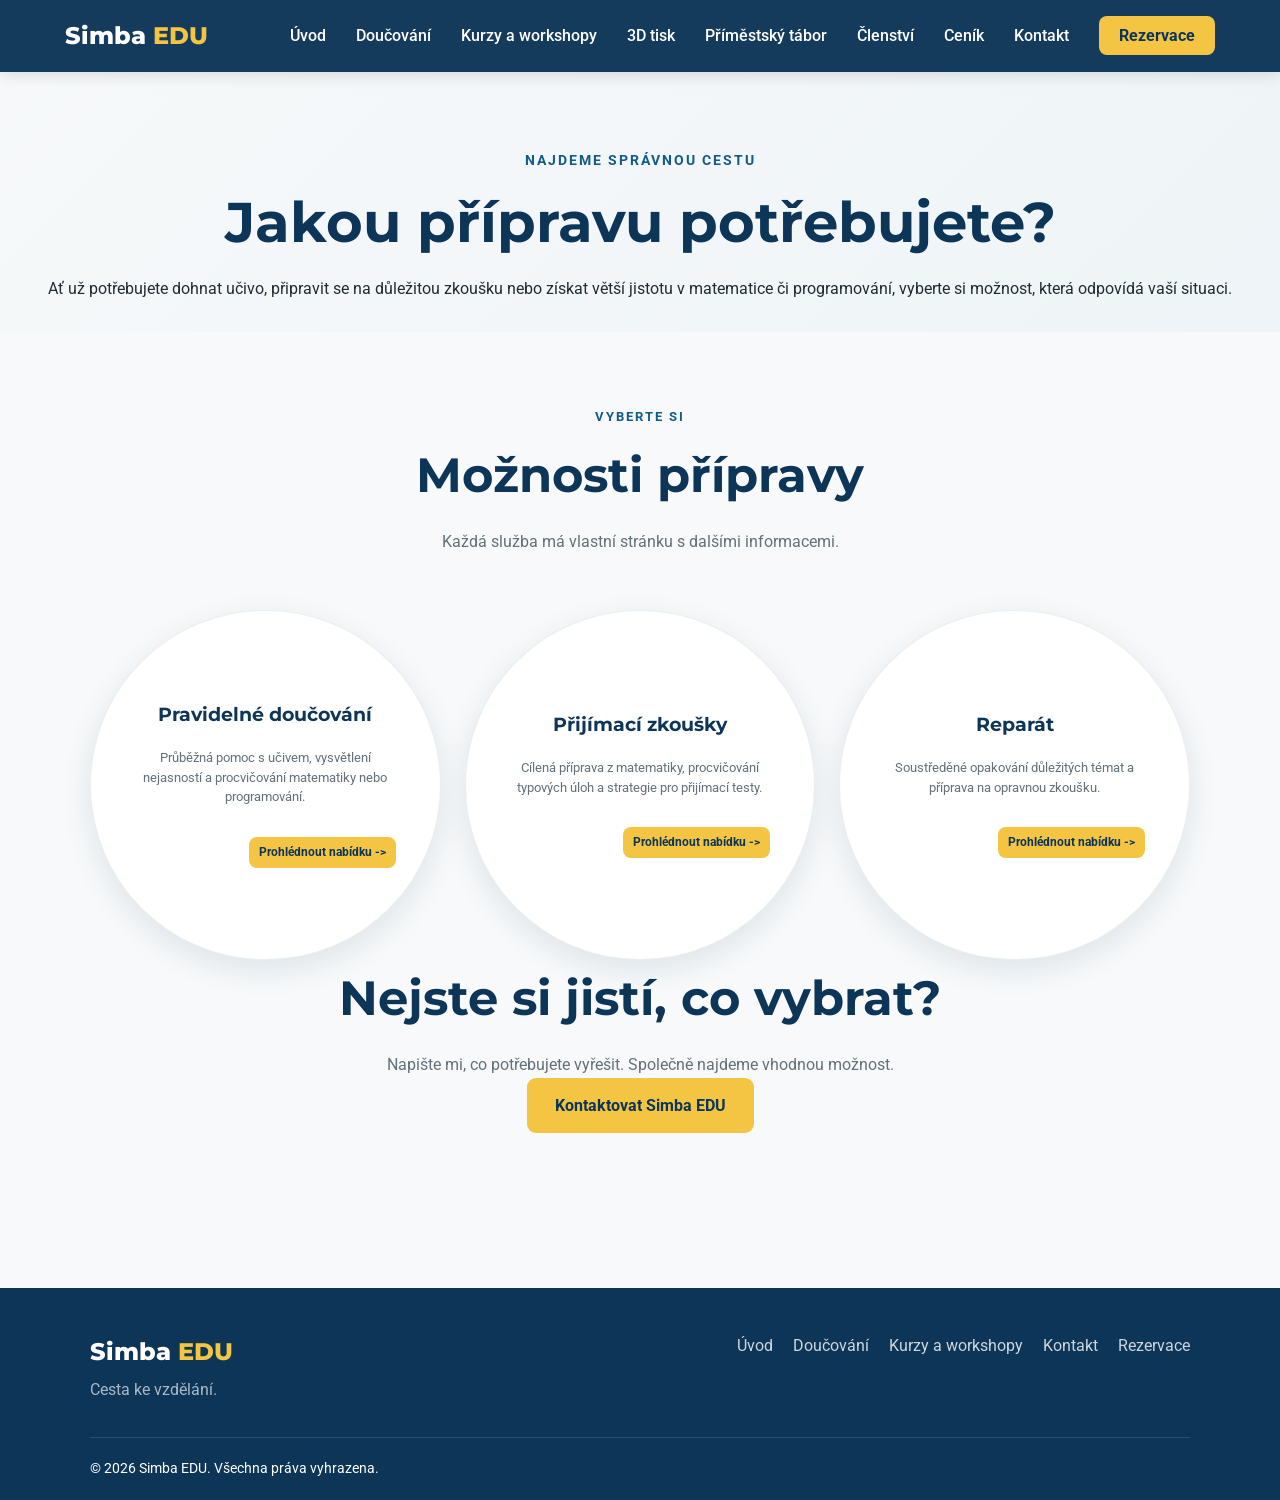
==== priprava.html @ 5ef5613c "Add files via upload Aktualizace webu Simba EDU" ====
<!DOCTYPE html>
<html lang="cs">
<head>
    <meta charset="UTF-8">
    <meta name="viewport" content="width=device-width, initial-scale=1.0">
    <meta name="description" content="Vyberte si přípravu na přijímací zkoušky, pravidelné doučování nebo reparát se Simba EDU.">
    <title>Možnosti přípravy | Simba EDU</title>

    <link rel="stylesheet" href="style.css">
    <link rel="preconnect" href="https://fonts.googleapis.com">
    <link rel="preconnect" href="https://fonts.gstatic.com" crossorigin>
    <link href="https://fonts.googleapis.com/css2?family=Montserrat:wght@600;700;800&family=Roboto:wght@400;500;700&display=swap" rel="stylesheet">
</head>

<body>

<nav class="navbar" id="navbar">
    <div class="nav-container">
        <a href="index.html#hero" class="logo">Simba <span>EDU</span></a>

        <button class="menu-toggle" aria-label="Otevřít menu" aria-expanded="false">☰</button>

        <ul class="nav-menu">
            <li><a href="index.html#hero">Úvod</a></li>
            <li><a href="index.html#doucovani">Doučování</a></li>
            <li><a href="index.html#kurzy">Kurzy a workshopy</a></li>
            <li><a href="3d-tisk.html">3D tisk</a></li>
            <li><a href="primestsky-tabor.html">Příměstský tábor</a></li>
            <li><a href="clenstvi.html">Členství</a></li>
            <li><a href="index.html#cenik">Ceník</a></li>
            <li><a href="kontakt.html">Kontakt</a></li>
            <li><a href="index.html#rezervace" class="nav-button">Rezervace</a></li>
        </ul>
    </div>
</nav>

<header class="page-hero">
    <div class="page-hero-content">
        <span class="section-label">NAJDEME SPRÁVNOU CESTU</span>
        <h1>Jakou přípravu potřebujete?</h1>
        <p>
            Ať už potřebujete dohnat učivo, připravit se na důležitou zkoušku
            nebo získat větší jistotu v matematice či programování,
            vyberte si možnost, která odpovídá vaší situaci.
        </p>
    </div>
</header>

<section class="section">
    <div class="section-heading">
        <span class="section-label">VYBERTE SI</span>
        <h2>Možnosti přípravy</h2>
        <p>Každá služba má vlastní stránku s dalšími informacemi.</p>
    </div>

    <div class="prep-cards">

        <article class="prep-card">
            <div class="prep-card-icon" aria-hidden="true">01</div>
            <h3>Pravidelné doučování</h3>
            <p>
                Průběžná pomoc s učivem, vysvětlení nejasností
                a procvičování matematiky nebo programování.
            </p>
            <a href="klasicke-doucovani.html" class="card-link">
                Prohlédnout nabídku ->
            </a>
        </article>

        <article class="prep-card">
            <div class="prep-card-icon" aria-hidden="true">02</div>
            <h3>Přijímací zkoušky</h3>
            <p>
                Cílená příprava z matematiky, procvičování typových úloh
                a strategie pro přijímací testy.
            </p>
            <a href="prijimaci-zkousky.html" class="card-link">
                Prohlédnout nabídku ->
            </a>
        </article>

        <article class="prep-card">
            <div class="prep-card-icon" aria-hidden="true">03</div>
            <h3>Reparát</h3>
            <p>
                Soustředěné opakování důležitých témat a příprava
                na opravnou zkoušku.
            </p>
            <a href="reparat.html" class="card-link">
                Prohlédnout nabídku ->
            </a>
        </article>

    </div>

    <div class="section-heading">
        <h2>Nejste si jistí, co vybrat?</h2>
        <p>Napište mi, co potřebujete vyřešit. Společně najdeme vhodnou možnost.</p>
        <a href="kontakt.html" class="btn btn-primary">Kontaktovat Simba EDU</a>
    </div>
</section>

<footer class="footer">
    <div class="footer-container">
        <div>
            <div class="footer-logo">Simba <span>EDU</span></div>
            <p>Cesta ke vzdělání.</p>
        </div>

        <div class="footer-links">
            <a href="index.html#hero">Úvod</a>
            <a href="index.html#doucovani">Doučování</a>
            <a href="index.html#kurzy">Kurzy a workshopy</a>
            <a href="kontakt.html">Kontakt</a>
            <a href="index.html#rezervace">Rezervace</a>
        </div>
    </div>

    <div class="footer-bottom">
        <p>© 2026 Simba EDU. Všechna práva vyhrazena.</p>
    </div>
</footer>

<script src="script.js"></script>
</body>
</html>
---- style.css ----
/* =========================================
   ZÁKLAD
========================================= */

* {
    box-sizing: border-box;
    margin: 0;
    padding: 0;
}

:root {
    --blue-dark: #0d3557;
    --blue: #125b8a;
    --blue-light: #eaf4f8;

    --yellow: #f4c542;
    --yellow-light: #fff3c4;

    --green: #6bb59a;

    --white: #ffffff;
    --background: #f7f9fa;
    --text: #202b33;
    --text-light: #63717a;

    --shadow: 0 10px 30px rgba(13, 53, 87, 0.10);

    --radius: 16px;
}

html {
    scroll-behavior: smooth;
    scroll-padding-top: 80px;
}

body {
    font-family: "Roboto", sans-serif;
    line-height: 1.6;
    color: var(--text);
    background: var(--background);
}

h1,
h2,
h3 {
    font-family: "Montserrat", sans-serif;
}

a {
    text-decoration: none;
    color: inherit;
}

button,
input,
textarea,
select {
    font-family: inherit;
}

/* =========================================
   NAVIGACE
========================================= */

.navbar {
    position: fixed;
    top: 0;
    left: 0;
    width: 100%;

    background: rgba(13, 53, 87, 0.97);

    z-index: 1000;

    box-shadow: 0 3px 15px rgba(0, 0, 0, 0.12);
}

.nav-container {
    max-width: 1200px;
    margin: auto;

    min-height: 72px;

    padding: 0 25px;

    display: flex;
    align-items: center;
    justify-content: space-between;
}

.logo {
    font-family: "Montserrat", sans-serif;
    font-size: 1.5rem;
    font-weight: 800;
    color: white;
}

.logo span {
    color: var(--yellow);
}

.nav-menu {
    list-style: none;

    display: flex;
    align-items: center;
    gap: 30px;
}

.nav-menu a {
    color: #ffffff;
    font-weight: 500;

    transition: color 0.3s ease;
}

.nav-menu a:hover {
    color: var(--yellow);
}

.nav-button {
    background: var(--yellow);
    color: var(--blue-dark) !important;

    padding: 10px 20px;

    border-radius: 8px;

    font-weight: 700 !important;
}

.nav-button:hover {
    background: #ffd65e;
}

.menu-toggle {
    display: none;

    border: none;
    background: none;

    color: white;
    font-size: 1.8rem;

    cursor: pointer;
}

/* =========================================
   HERO
========================================= */


.hero {
    min-height: 90vh;
    position: relative;
    display: flex;
    align-items: center;
    justify-content: center;
    text-align: center;
    color: white;
    overflow: hidden;

    background:
    linear-gradient(
        rgba(35, 57, 76, 0.48),
        rgba(55, 78, 96, 0.52)
    ),
    url("simbaedu.png") center / cover no-repeat;
}


.hero-overlay {
    position: absolute;
    inset: 0;

    background:
        linear-gradient(
            rgba(13, 53, 87, 0.82),
            rgba(13, 53, 87, 0.68)
        );
}

.hero-content {
    position: relative;
    z-index: 1;

    max-width: 850px;

    padding: 120px 20px 70px;
}

.hero-label {
    display: inline-block;

    margin-bottom: 20px;

    font-size: 0.85rem;
    font-weight: 700;

    letter-spacing: 2px;

    color: var(--yellow);
}

.hero h1 {
    font-size: clamp(3rem, 8vw, 6rem);

    line-height: 1;

    margin-bottom: 20px;
}

.hero h1 span {
    color: var(--yellow);
}

.hero-subtitle {
    font-family: "Montserrat", sans-serif;

    font-size: clamp(1.4rem, 3vw, 2rem);

    font-weight: 600;

    margin-bottom: 20px;
}

.hero-text {
    max-width: 650px;
    margin: auto;

    font-size: 1.1rem;

    color: rgba(255, 255, 255, 0.88);
}

.hero-buttons {
    margin-top: 35px;

    display: flex;
    justify-content: center;
    gap: 15px;

    flex-wrap: wrap;
}

/* =========================================
   TLAČÍTKA
========================================= */

.btn {
    display: inline-block;

    padding: 13px 26px;

    border-radius: 9px;

    font-weight: 700;

    border: 2px solid transparent;

    cursor: pointer;

    transition:
        transform 0.25s ease,
        background 0.25s ease;
}

.btn:hover {
    transform: translateY(-2px);
}

.btn-primary {
    background: var(--yellow);
    color: var(--blue-dark);
}

.btn-primary:hover {
    background: #ffd65e;
}

.btn-secondary {
    background: transparent;

    border-color: white;

    color: white;
}

.btn-secondary:hover {
    background: white;
    color: var(--blue-dark);
}

/* =========================================
   SEKCE
========================================= */

.section {
    padding: 100px 20px;
}

.section-light {
    background: white;
}

.section-heading {
    max-width: 720px;

    margin: 0 auto 55px;

    text-align: center;
}

.section-label {
    display: block;

    margin-bottom: 10px;

    font-size: 0.8rem;
    font-weight: 700;

    letter-spacing: 2px;

    color: var(--blue);
}

.section-heading h2 {
    font-size: clamp(2rem, 4vw, 3rem);

    color: var(--blue-dark);

    margin-bottom: 15px;
}

.section-heading p {
    color: var(--text-light);
}

/* =========================================
   KARTY
========================================= */

.cards {
    max-width: 1100px;

    margin: auto;

    display: grid;

    grid-template-columns:
        repeat(2, 1fr);

    gap: 30px;
}

.card {
    background: white;

    padding: 35px 30px;

    border-radius: var(--radius);

    box-shadow: var(--shadow);

    transition:
        transform 0.3s ease,
        box-shadow 0.3s ease;
}

.card:hover {
    transform: translateY(-7px);

    box-shadow:
        0 18px 40px rgba(13, 53, 87, 0.15);
}

.card-icon {
    width: 60px;
    height: 60px;

    display: flex;
    align-items: center;
    justify-content: center;

    margin-bottom: 20px;

    border-radius: 14px;

    background: var(--yellow-light);

    color: var(--blue-dark);

    font-family: "Montserrat", sans-serif;
    font-size: 1.5rem;
    font-weight: 800;
}

.card h3 {
    font-size: 1.35rem;

    color: var(--blue-dark);

    margin-bottom: 12px;
}

.card p {
    color: var(--text-light);

    margin-bottom: 20px;
}

.card-list {
    list-style: none;

    margin-bottom: 25px;
}

.card-list li {
    padding: 5px 0;

    color: var(--text);
}

.card-list li::before {
    content: "•";

    color: var(--green);

    font-weight: 700;

    margin-right: 8px;
}

.card-link {
    display: inline-block;
    margin-left: auto;
    padding: 10px 18px;
    border-radius: 8px;
    background: var(--yellow);
    color: var(--blue-dark);
    font-weight: 700;
    transition: 
        transform 0.25s ease,
        background 0.25s ease;
}

.card-link:hover {
    background: #ffd65e;
    color: var(--blue-dark);
    transform: translateY(-2px);
}

/* =========================================
   KURZY
========================================= */

.feature-grid {
    max-width: 1000px;

    margin: auto;

    display: grid;

    grid-template-columns:
        repeat(3, 1fr);

    gap: 25px;
}

.feature {
    padding: 30px;

    border-left: 4px solid var(--yellow);

    background: var(--background);
}

.feature-number {
    color: var(--yellow);

    font-family: "Montserrat", sans-serif;

    font-size: 1.4rem;
    font-weight: 800;

    margin-bottom: 20px;
}

.feature h3 {
    color: var(--blue-dark);

    margin-bottom: 10px;
}

.feature p {
    color: var(--text-light);
}

/* =========================================
   TECHNOLOGIE
========================================= */

.technology {
    padding: 110px 20px;

    background:
        linear-gradient(
            135deg,
            var(--blue-dark),
            var(--blue)
        );

    color: white;
}

.technology-content {
    max-width: 900px;

    margin: auto;

    text-align: center;
}

.technology .section-label {
    color: var(--yellow);
}

.technology h2 {
    font-size: clamp(2rem, 5vw, 3.5rem);

    margin-bottom: 20px;
}

.technology p {
    max-width: 700px;

    margin: auto;

    color: rgba(255, 255, 255, 0.85);

    font-size: 1.1rem;
}

.technology-items {
    margin-top: 35px;

    display: flex;
    justify-content: center;

    gap: 12px;

    flex-wrap: wrap;
}

.technology-items span {
    padding: 9px 18px;

    border: 1px solid rgba(255,255,255,0.25);

    border-radius: 30px;

    background: rgba(255,255,255,0.08);
}

/* =========================================
   TÁBORY
========================================= */

.camp-box {
    max-width: 950px;

    min-height: 350px;

    margin: auto;

    border-radius: var(--radius);

    display: flex;
    align-items: center;
    justify-content: center;

    text-align: center;

    background:
        linear-gradient(
            rgba(13, 53, 87, 0.78),
            rgba(13, 53, 87, 0.78)
        ),
        url("simbaedu.jpg")
        center / cover;
}

.camp-content {
    max-width: 600px;

    padding: 50px 25px;

    color: white;
}

.coming-soon {
    display: inline-block;

    margin-bottom: 15px;

    padding: 6px 12px;

    border-radius: 20px;

    background: var(--yellow);

    color: var(--blue-dark);

    font-size: 0.75rem;
    font-weight: 800;
}

.camp-content h3 {
    font-size: 2rem;

    margin-bottom: 15px;
}

.camp-content p {
    margin-bottom: 25px;

    color: rgba(255,255,255,0.85);
}

/* =========================================
   O MNĚ / ÚVODNÍ PŘEDSTAVENÍ
========================================= */

.about {
    padding: 100px 20px;
    scroll-margin-top: 80px;
}

.about-container {
    max-width: 1100px;
    margin: 0 auto;
}

.about-heading {
    max-width: 760px;
    margin: 0 auto 38px;
    text-align: center;
}

.about-heading h2 {
    color: var(--blue-dark);
    font-size: clamp(2rem, 4vw, 3rem);
    line-height: 1.2;
    margin-bottom: 14px;
}

.about-intro {
    color: var(--text-light);
    font-size: 1.08rem;
}

.about-gallery {
    display: grid;
    grid-template-columns: repeat(4, minmax(0, 1fr));
    gap: 16px;
    margin: 0 auto 48px;
}

.about-gallery img {
    display: block;
    width: 100%;
    aspect-ratio: 4 / 5;
    object-fit: cover;
    border-radius: 14px;
    background: var(--blue-light);
    box-shadow: var(--shadow);
}

.about-content {
    max-width: 820px;
    margin: 0 auto;
}

.about-content p {
    color: var(--text-light);
    margin-bottom: 18px;
    font-size: 1.03rem;
}

.about-content h3 {
    color: var(--blue-dark);
    font-size: clamp(1.4rem, 3vw, 1.8rem);
    margin: 38px 0 18px;
}

.about-quote {
    margin: 32px 0 18px;
    padding: 24px 28px;
    border-left: 5px solid var(--yellow);
    border-radius: 0 12px 12px 0;
    background: var(--blue-light);
    color: var(--blue-dark);
    font-family: "Montserrat", sans-serif;
    font-weight: 700;
    font-size: 1.12rem;
    line-height: 1.7;
}

.about-content .about-closing {
    color: var(--blue-dark);
    font-weight: 700;
}

.text-link {
    display: inline-block;
    margin-top: 10px;
    color: var(--blue);
    font-weight: 700;
}

.text-link:hover {
    color: var(--blue-dark);
    text-decoration: underline;
}

/* =========================================
   CENÍK
========================================= */

.price-cards {
    max-width: 1050px;

    margin: auto;

    display: grid;

    grid-template-columns:
        repeat(3, 1fr);

    gap: 25px;
}

.price-card {
    position: relative;

    padding: 35px 30px;

    background: white;

    border-radius: var(--radius);

    box-shadow: var(--shadow);

    text-align: center;
}

.price-card h3 {
    color: var(--blue-dark);

    margin-bottom: 20px;
}

.price {
    margin-bottom: 15px;

    color: var(--blue);

    font-family: "Montserrat", sans-serif;

    font-size: 2rem;
    font-weight: 800;
}

.price span {
    font-family: "Roboto", sans-serif;

    font-size: 0.9rem;

    font-weight: 400;

    color: var(--text-light);
}

.price-card p {
    color: var(--text-light);

    margin-bottom: 25px;
}



.popular {
    position: absolute;

    top: -14px;
    left: 50%;

    transform: translateX(-50%);

    padding: 5px 15px;

    background: var(--yellow);

    border-radius: 20px;

    color: var(--blue-dark);

    font-size: 0.7rem;
    font-weight: 800;
}

/* =========================================
   FORMULÁŘ
========================================= */

.contact-form {
    max-width: 700px;

    margin: auto;

    padding: 40px;

    background: white;

    border-radius: var(--radius);

    box-shadow: var(--shadow);
}

.form-row {
    display: grid;

    grid-template-columns:
        1fr 1fr;

    gap: 20px;
}

.form-group {
    margin-bottom: 20px;
}

.form-group label {
    display: block;

    margin-bottom: 7px;

    font-weight: 700;

    color: var(--blue-dark);
}

input,
textarea,
select {
    width: 100%;

    padding: 13px 14px;

    border: 1px solid #d4dce1;

    border-radius: 8px;

    background: white;

    font-size: 1rem;

    color: var(--text);

    transition:
        border-color 0.2s,
        box-shadow 0.2s;
}

input:focus,
textarea:focus,
select:focus {
    outline: none;

    border-color: var(--blue);

    box-shadow:
        0 0 0 3px rgba(18, 91, 138, 0.1);
}

textarea {
    resize: vertical;
}

.form-button {
    width: 100%;

    border: none;

    font-size: 1rem;
}

#formMessage {
    margin-top: 15px;

    text-align: center;

    font-weight: 700;
}



/* =========================================
   PŘÍMÝ KONTAKT
========================================= */

.contact-options {
    max-width: 1000px;
    margin: 0 auto 35px;
    display: grid;
    grid-template-columns: repeat(4, minmax(0, 1fr));
    gap: 16px;
}

.contact-option {
    min-width: 0;
    display: flex;
    flex-direction: column;
    align-items: center;
    justify-content: center;
    gap: 7px;
    padding: 22px 14px;
    border: 1px solid #e1e8ec;
    border-radius: 14px;
    background: #ffffff;
    box-shadow: 0 6px 20px rgba(13, 53, 87, 0.06);
    text-align: center;
    transition: transform 0.2s ease, box-shadow 0.2s ease, border-color 0.2s ease;
}

.contact-option:hover,
.contact-option:focus-visible {
    transform: translateY(-3px);
    border-color: var(--yellow);
    box-shadow: var(--shadow);
}

.contact-option:focus-visible {
    outline: 3px solid rgba(18, 91, 138, 0.25);
    outline-offset: 3px;
}

.contact-option-icon {
    width: 42px;
    height: 42px;
    display: flex;
    align-items: center;
    justify-content: center;
    margin-bottom: 3px;
    border-radius: 50%;
    background: var(--yellow-light);
    color: var(--blue-dark);
    font-family: "Montserrat", sans-serif;
    font-size: 1.35rem;
    font-weight: 800;
}

.contact-option-label {
    color: var(--blue-dark);
    font-weight: 700;
}

.contact-option-value {
    color: var(--text-light);
    font-size: 0.9rem;
    overflow-wrap: anywhere;
}

@media (max-width: 900px) {
    .contact-options {
        grid-template-columns: repeat(2, minmax(0, 1fr));
        max-width: 700px;
    }
}

@media (max-width: 480px) {
    .contact-options {
        grid-template-columns: 1fr;
        gap: 12px;
    }

    .contact-option {
        padding: 16px 12px;
    }
}

/* =========================================
   FOOTER
========================================= */

.footer {
    background: var(--blue-dark);

    color: white;

    padding: 45px 20px 20px;
}

.footer-container {
    max-width: 1100px;

    margin: auto;

    display: flex;

    justify-content: space-between;

    gap: 30px;
}

.footer-logo {
    font-family: "Montserrat", sans-serif;

    font-size: 1.5rem;

    font-weight: 800;
}

.footer-logo span {
    color: var(--yellow);
}

.footer-container p {
    margin-top: 5px;

    color: rgba(255,255,255,0.65);
}

.footer-links {
    display: flex;

    flex-wrap: wrap;

    gap: 20px;
}

.footer-links a {
    color: rgba(255,255,255,0.8);
}

.footer-links a:hover {
    color: var(--yellow);
}

.footer-bottom {
    max-width: 1100px;

    margin: 35px auto 0;

    padding-top: 20px;

    border-top: 1px solid rgba(255,255,255,0.12);

    font-size: 0.85rem;
}

/* =========================================
   RESPONSIVITA
========================================= */

@media (max-width: 900px) {

    .nav-menu {
        gap: 15px;
    }

    .cards,
    .feature-grid,
    .price-cards {
        grid-template-columns: 1fr;
        max-width: 500px;
    }

    .about-gallery {
        grid-template-columns: repeat(2, minmax(0, 1fr));
        gap: 12px;
    }

    .about-heading .section-label {
        text-align: center;
    }
}

@media (max-width: 768px) {

    .nav-container {
        min-height: 65px;
    }

    .menu-toggle {
        display: block;
    }

    .nav-menu {
        position: absolute;

        top: 65px;
        left: 0;

        width: 100%;

        display: none;

        flex-direction: column;

        align-items: center;

        gap: 0;

        padding: 15px 0 25px;

        background: var(--blue-dark);
    }

    .nav-menu.show {
        display: flex;
    }

    .nav-menu li {
        width: 100%;

        text-align: center;
    }

    .nav-menu a {
        display: block;

        padding: 12px;
    }

    .nav-button {
        display: inline-block !important;

        width: auto !important;

        margin-top: 8px;
    }

    .hero-content {
        padding-top: 120px;
    }

    .hero h1 {
        font-size: 3.5rem;
    }

    .section {
        padding: 75px 20px;
    }

    .form-row {
        grid-template-columns: 1fr;
        gap: 0;
    }

    .contact-form {
        padding: 25px;
    }

    .footer-container {
        flex-direction: column;
    }
}

@media (max-width: 480px) {

    .about {
        padding: 70px 16px;
    }

    .about-gallery {
        gap: 9px;
        margin-bottom: 34px;
    }

    .about-quote {
        padding: 19px 20px;
        font-size: 1rem;
    }

    .hero h1 {
        font-size: 3rem;
    }

    .hero-subtitle {
        font-size: 1.25rem;
    }

    .hero-text {
        font-size: 1rem;
    }

    .hero-buttons {
        flex-direction: column;
    }

    .hero-buttons .btn {
        width: 100%;
    }

    .card {
        padding: 30px 22px;
    }

    .photo-placeholder {
        width: 220px;
        height: 220px;
    }
}


/* =========================================
   MOŽNOSTI PŘÍPRAVY
========================================= */

.prep-heading {
    max-width: 760px;
    margin: 64px auto 28px;
    text-align: center;
}

.prep-heading h3 {
    color: var(--blue-dark);
    font-size: clamp(1.6rem, 3vw, 2.2rem);
    margin-bottom: 10px;
}

.prep-heading p {
    color: var(--text-light);
}

.prep-cards {
    max-width: 1100px;
    margin: 0 auto;
    display: grid;
    grid-template-columns: repeat(3, minmax(0, 1fr));
    gap: 24px;
}

.prep-card {
    background: #fff;
    border: 1px solid rgba(13, 53, 87, 0.08);
    border-radius: 50%;
    aspect-ratio: 1 / 1;
    padding: clamp(22px, 2.5vw, 36px);
    box-shadow: var(--shadow);
    display: flex;
    flex-direction: column;
    align-items: center;
    justify-content: center;
    text-align: center;
    gap: 10px;
    min-width: 0;
    overflow-wrap: anywhere;
}

/* Ikonka bez číslování */
.prep-card-icon {
    display: none !important;
}

/* Nadpis */
.prep-card h3 {
    color: var(--blue-dark);
    font-size: clamp(1rem, 1.4vw, 1.2rem);
    line-height: 1.3;
    margin: 0;
}

/* Popis */
.prep-card p {
    color: var(--text-light);
    font-size: clamp(0.78rem, 1vw, 0.9rem);
    line-height: 1.5;
    margin: 0;
    flex: 0 1 auto;
}

/* Menší odkaz */
.prep-card .card-link {
    display: inline-block;
    margin-top: 4px;
    padding: 7px 10px;
    font-size: 0.78rem;
    line-height: 1.35;
    text-align: center;
    max-width: 100%;
}

/* Tablet */
@media (max-width: 900px) {
    .prep-cards {
        grid-template-columns: repeat(2, minmax(0, 1fr));
        gap: 18px;
    }
}

/* Mobil */
@media (max-width: 560px) {
    .prep-cards {
        grid-template-columns: 1fr;
        gap: 20px;
    }

    .prep-card {
        width: min(100%, 340px);
        justify-self: center;
        padding: 32px;
    }
}

/* =========================================
   SAMOSTATNÉ STRÁNKY SLUŽEB
========================================= */

.service-page {
    min-height: 100vh;
    padding: 118px 20px 80px;
}

.service-page-container {
    max-width: 1080px;
    margin: 0 auto;
}

.service-breadcrumb {
    margin-bottom: 18px;
    color: var(--text-light);
    font-size: 0.92rem;
}

.service-breadcrumb a {
    color: var(--blue);
    font-weight: 700;
}

.service-hero-panel {
    position: relative;
    overflow: hidden;
    padding: clamp(30px, 6vw, 64px);
    border-radius: 24px;
    color: #fff;
    background: linear-gradient(135deg, var(--blue-dark), var(--blue));
    box-shadow: var(--shadow);
}

.service-hero-panel::after {
    content: "";
    position: absolute;
    width: 230px;
    height: 230px;
    right: -55px;
    bottom: -85px;
    border-radius: 50%;
    background: rgba(244, 197, 66, 0.16);
    pointer-events: none;
}

.service-eyebrow {
    position: relative;
    z-index: 1;
    display: inline-block;
    color: var(--yellow);
    font-size: 0.78rem;
    font-weight: 800;
    letter-spacing: 1.8px;
    margin-bottom: 12px;
}

.service-hero-panel h1 {
    position: relative;
    z-index: 1;
    max-width: 760px;
    font-size: clamp(2rem, 5vw, 3.4rem);
    line-height: 1.15;
    margin-bottom: 18px;
}

.service-hero-panel p {
    position: relative;
    z-index: 1;
    max-width: 700px;
    color: rgba(255,255,255,0.86);
    font-size: 1.08rem;
}

.service-hero-actions {
    position: relative;
    z-index: 1;
    display: flex;
    flex-wrap: wrap;
    gap: 12px;
    margin-top: 28px;
}

.service-detail-grid {
    display: grid;
    grid-template-columns: minmax(0, 1.3fr) minmax(270px, 0.7fr);
    gap: 30px;
    align-items: start;
    margin-top: 34px;
}

.service-info-panel,
.service-price-panel {
    background: #fff;
    border-radius: var(--radius);
    padding: clamp(24px, 4vw, 36px);
    box-shadow: var(--shadow);
}

.service-info-panel h2,
.service-price-panel h2 {
    color: var(--blue-dark);
    font-size: 1.45rem;
    margin-bottom: 16px;
}

.service-info-panel p {
    color: var(--text-light);
    margin-bottom: 16px;
}

.service-benefits {
    list-style: none;
    margin: 14px 0 24px;
}

.service-benefits li {
    position: relative;
    padding: 8px 0 8px 27px;
    color: var(--text);
}

.service-benefits li::before {
    content: "•";
    position: absolute;
    left: 0;
    color: var(--green);
    font-weight: 800;
}

.service-price-row {
    display: flex;
    justify-content: space-between;
    gap: 14px;
    padding: 14px 0;
    border-bottom: 1px solid rgba(13, 53, 87, 0.1);
}

.service-price-row:last-of-type {
    border-bottom: 0;
}

.service-price-label {
    color: var(--text-light);
}

.service-price-value {
    color: var(--blue);
    font-family: "Montserrat", sans-serif;
    font-weight: 800;
    white-space: nowrap;
}

.service-price-note {
    margin: 12px 0 22px;
    color: var(--text-light);
    font-size: 0.88rem;
}

.service-price-panel .btn {
    width: 100%;
    text-align: center;
}

.service-bottom-links {
    display: flex;
    justify-content: space-between;
    align-items: center;
    gap: 15px;
    flex-wrap: wrap;
    margin-top: 28px;
}

.service-back-link {
    color: var(--blue);
    font-weight: 700;
}

@media (max-width: 900px) {
    .prep-cards {
        grid-template-columns: 1fr;
        max-width: 600px;
    }
    .service-detail-grid {
        grid-template-columns: 1fr;
    }
}

@media (max-width: 480px) {
    .service-page {
        padding: 95px 14px 55px;
    }
    .service-hero-panel {
        border-radius: 18px;
    }
    .service-hero-actions {
        flex-direction: column;
    }
    .service-hero-actions .btn {
        width: 100%;
        text-align: center;
    }
    .service-price-row {
        align-items: flex-start;
        flex-direction: column;
        gap: 4px;
    }
}

/* ========================================
   DODATEK: Vzhled samostatných podstránek
   Simba EDU
======================================== */

.page-hero {
    padding: 150px 20px 85px;
    background: linear-gradient(135deg, #f7f9fa 0%, #eef4f7 100%);
    text-align: center;
}

.page-hero .container {
    max-width: 900px;
    margin: 0 auto;
}

.page-hero .section-label {
    color: #125b8a;
    font-size: 0.85rem;
    font-weight: 700;
    letter-spacing: 2px;
    margin-bottom: 18px;
}

.page-hero h1 {
    color: #0d3557;
    font-size: clamp(2.2rem, 5vw, 3.5rem);
    line-height: 1.15;
    margin: 0 auto 22px;
}

.page-hero .section-subtitle {
    color: #125b8a;
    font-size: 1.2rem;
    line-height: 1.6;
    max-width: 760px;
    margin: 0 auto 20px;
}

.page-hero .container > p:not(.section-label):not(.section-subtitle) {
    color: #45535e;
    font-size: 1.05rem;
    line-height: 1.8;
    max-width: 760px;
    margin: 0 auto 30px;
}

.page-hero .btn {
    display: inline-block;
    margin-top: 8px;
}

.page-hero + .section {
    padding-top: 75px;
}

.section .container {
    width: min(100% - 40px, 1150px);
    margin-left: auto;
    margin-right: auto;
}

.cards-grid {
    display: grid;
    grid-template-columns: repeat(2, minmax(0, 1fr));
    gap: 30px;
    width: 100%;
    max-width: 100%;
    box-sizing: border-box;
}

.cards-grid .card {
    width: 100%;
    min-width: 0;
    box-sizing: border-box;
}

.cards-grid .card {
    height: 100%;
    box-sizing: border-box;
}

@media (max-width: 768px) {
    .page-hero {
        padding: 125px 20px 60px;
    }

    .page-hero h1 {
        font-size: 2.2rem;
    }

    .page-hero .section-subtitle {
        font-size: 1.05rem;
    }

    .cards-grid {
        grid-template-columns: 1fr;
        gap: 18px;
    }
}

/* Oprava šířky karet Programování a Robotika */
.feature-grid {
    display: grid;
    grid-template-columns: repeat(2, minmax(0, 1fr));
    width: 100%;
    max-width: 1100px;
    margin: 0 auto;
    gap: 30px;
}

.feature-grid > * {
    width: 100%;
    min-width: 0;
    box-sizing: border-box;
}

@media (max-width: 768px) {
    .feature-grid {
        grid-template-columns: 1fr;
    }
}


/* Portrét v sekci O mně */
.about-story {
    display: grid;
    grid-template-columns: 220px minmax(0, 1fr);
    align-items: start;
    gap: 35px;
    margin-top: 35px;
}

.about-portrait {
    width: 220px;
    position: sticky;
    top: 110px;
}

.about-portrait img {
    display: block;
    width: 220px;
    height: 220px;
    object-fit: cover;
    object-position: center top;
    border-radius: 50%;
    border: 4px solid #0e0d0d;
    box-shadow: 0 8px 24px rgba(13, 53, 87, 0.12);
}

.about-content {
    min-width: 0;
}

@media (max-width: 768px) {
    .about-story {
        grid-template-columns: 1fr;
        gap: 22px;
    }

    .about-portrait {
        width: 150px;
        margin: 0 auto;
        position: static;
    }

    .about-portrait img {
        width: 150px;
        height: 150px;
    }
}


/* Ikony programování a robotiky */
.feature-number {
    display: flex;
    align-items: center;
    justify-content: center;
    color: #0d3557;
    margin-bottom: 18px;
}

.feature-number svg,
.prep-card-icon svg {
    width: 30px;
    height: 30px;
    stroke: #0d3557;
    stroke-width: 1.8;
}

/* Ikony workshopů */
.prep-card-icon {
    display: flex;
    align-items: center;
    justify-content: center;
    width: 48px;
    height: 48px;
    margin-bottom: 18px;
    border-radius: 12px;
    background: #f3f6f8;
    color: #0d3557;
}

.prep-card-icon svg {
    width: 26px;
    height: 26px;
}

.hero-content {
    width: 100%;
    max-width: 1100px;
    box-sizing: border-box;
    padding: 120px 24px 70px;
}

.hero h1 {
    font-size: clamp(4rem, 9vw, 8rem);
    line-height: 1;
    margin: 25px 0 35px;
}

.hero-subtitle {
    font-size: clamp(1.4rem, 3vw, 2rem);
}

@media (max-width: 600px) {
    .hero {
        min-height: 85vh;
    }

    .hero-content {
        padding: 110px 20px 55px;
    }

    .hero h1 {
        font-size: clamp(3.2rem, 13vw, 5rem);
    }
}

.spolecneuceni img {
    width: 200%;
    max-width: 700px;
    height: auto;
    display: block;
    margin: 0 auto;
}



/* Plynulé posouvání stránky */
html {
    scroll-behavior: smooth;
}

/* Rozbalovací menu */
.dropdown {
    position: relative;
}

.dropdown-menu {
    display: none;
    position: absolute;
    top: 100%;
    left: 0;
    min-width: 210px;
    padding: 8px 0;
    margin: 0;
    list-style: none;
    background: #fff;
    border-radius: 8px;
    box-shadow: 0 6px 18px rgba(0, 0, 0, 0.12);
    z-index: 1000;
}

.dropdown-menu li a {
    display: block;
    padding: 12px 16px;
    white-space: nowrap;
}

.dropdown:hover .dropdown-menu,
.dropdown:focus-within .dropdown-menu {
    display: block;
}

#doucovani,
#moznosti-pripravy {
    scroll-margin-top: 100px;
}
.dropdown-menu li a {
    color: #222;
}

.dropdown-menu li a:hover {
    color: #222;
    background-color: #f5f5f5;
}

.contact-option-icon.social-icon {
    display: inline-flex;
    align-items: center;
    justify-content: center;
}

.contact-option-icon.social-icon svg {
    width: 26px;
    height: 26px;
    display: block;
}


/* Loga sociálních sítí v kontaktech */
.contact-options .contact-option-icon.social-icon {
    display: inline-flex !important;
    align-items: center;
    justify-content: center;
    width: 32px;
    height: 32px;
    color: #222222;
    flex-shrink: 0;
}

.contact-options .contact-option-icon.social-icon svg {
    display: block !important;
    width: 26px !important;
    height: 26px !important;
    visibility: visible !important;
    opacity: 1 !important;
}



/* Možnosti přípravy – elipsovité karty */
.prep-card {
    border-radius: 50% / 50%;
    aspect-ratio: 1 / 1;
    display: flex;
    flex-direction: column;
    align-items: center;
    justify-content: center;
    text-align: center;
    padding: clamp(24px, 4vw, 44px);
    box-sizing: border-box;
    overflow-wrap: break-word;
}

/* Odstranění čísel 01, 02, 03 */
.prep-number {
    display: none;
}

/* Text přizpůsobený prostoru */
.prep-card h3 {
    font-size: clamp(18px, 1.5vw, 23px);
    line-height: 1.25;
    margin-bottom: 12px;
}

.prep-card p {
    font-size: clamp(13px, 1vw, 16px);
    line-height: 1.5;
    margin-bottom: 16px;
}

.prep-card a {
    font-size: clamp(12px, 0.95vw, 15px);
    line-height: 1.4;
}



/* Skrytí číslování 01, 02, 03 */
.prep-number {
    display: none !important;
}

/* Menší a decentnější odkazy v kartách */
.prep-card a {
    display: inline-block;
    font-size: 13px;
    line-height: 1.4;
    padding: 8px 12px;
    margin-top: 8px;
    max-width: 100%;
    box-sizing: border-box;
    text-align: center;
}

/* Lepší přizpůsobení textu uvnitř elips */
.prep-card {
    text-align: center;
    overflow-wrap: break-word;
}


/* Ilustrace workshopů Simba EDU */
.workshop-image {
    display: block;
    width: 100%;
    max-width: 180px;
    height: 130px;
    object-fit: contain;
    margin: 0 auto 8px;
    flex-shrink: 0;
}

/* =========================
   3D TISK – DETAILNÍ STRÁNKA
========================= */

.technology-detail {
    padding-top: 70px;
    padding-bottom: 90px;
}

.technology-steps {
    max-width: 1200px;
    margin: 50px auto 0;
    display: grid;
    grid-template-columns: minmax(0, 1fr) 36px
                           minmax(0, 1fr) 36px
                           minmax(0, 1fr);
    align-items: start;
    gap: 18px;
}

.technology-step {
    min-width: 0;
    overflow: hidden;
    border-radius: 16px;
    background: #fff;
    box-shadow: 0 8px 28px rgba(20, 40, 70, 0.07);
}


.step-image {
    width: 100%;
    aspect-ratio: 4 / 3;
    overflow: hidden;
    background: white;
}

.step-image img {
    display: block;
    width: 100%;
    height: 100%;
    object-fit: contain;
    object-position: center;
    transition: transform 0.35s ease;
}


.technology-step:hover .step-image img {
    transform: scale(1.04);
}

.step-content {
    padding: 24px 22px 28px;
}

.step-number {
    color: #d9a51e;
    font-family: 'Montserrat', sans-serif;
    font-weight: 800;
    font-size: 0.85rem;
    letter-spacing: 1px;
}

.step-content h3 {
    margin: 9px 0 12px;
    color: #17365d;
    font-family: 'Montserrat', sans-serif;
    font-size: 1.35rem;
}

.step-content p {
    margin: 0;
    color: #555;
    line-height: 1.75;
}

.step-arrow {
    padding-top: 100px;
    text-align: center;
    color: #e4ad26;
    font-size: 2rem;
    font-weight: 700;
}

.technology-detail + .section-light .section-heading {
    max-width: 800px;
    margin-left: auto;
    margin-right: auto;
}

@media (max-width: 850px) {

    .technology-steps {
        grid-template-columns: 1fr;
        max-width: 540px;
        gap: 22px;
    }

    .step-arrow {
        padding: 0;
        transform: rotate(90deg);
        font-size: 1.8rem;
    }

    .step-content {
        padding: 22px;
    }

}

/* Zmenšení mezery nad obrázky na stránce 3D tisku */

.page-hero {
    padding-bottom: 30px;
    min-height: auto;
}

.technology-detail {
    padding-top: 30px;
    margin-top: 0;
}



/* =========================
   PŘÍMĚSTSKÝ TÁBOR – GALERIE
========================= */

.camp-gallery-section {
    padding-top: 45px;
}

.camp-gallery {
    max-width: 1200px;
    margin: 40px auto 0;
    display: grid;
    grid-template-columns: repeat(2, minmax(0, 1fr));
    gap: 24px;
}

.camp-photo {
    aspect-ratio: 4 / 3;
    overflow: hidden;
    border-radius: 16px;
    background: white;
}

.camp-photo img {
    display: block;
    width: 100%;
    height: 100%;
    object-fit: contain;
    object-position: center;
    transition: transform 0.35s ease;
}

.camp-photo:hover img {
    transform: scale(1.03);
}

@media (max-width: 600px) {
    .camp-gallery {
        grid-template-columns: 1fr;
        gap: 18px;
    }
}


/* =========================
   SIMBA EDU CLUB
========================= */

.club-intro {
    padding-top: 50px;
    padding-bottom: 70px;
}

.club-intro-grid {
    max-width: 1200px;
    margin: 0 auto;
    display: grid;
    grid-template-columns: 0.85fr 1.15fr;
    align-items: center;
    gap: 55px;
}

.club-intro-text h2 {
    margin: 14px 0 20px;
    color: #17365d;
}

.club-intro-text p {
    line-height: 1.8;
    color: #555;
    margin-bottom: 18px;
}

.club-main-image {
    overflow: hidden;
    border-radius: 18px;
    background: #f7f5ef;
}

.club-main-image img {
    display: block;
    width: 100%;
    height: auto;
    object-fit: contain;
}

@media (max-width: 760px) {
    .club-intro-grid {
        grid-template-columns: 1fr;
        gap: 30px;
    }

    .club-intro {
        padding-top: 35px;
        padding-bottom: 45px;
    }
}

/* SIMBA EDU CLUB – HLAVNÍ ILUSTRACE */

.club-visual {
    max-width: 1100px;
    margin: 0 auto;
    padding: 20px 24px 60px;
    text-align: center;
}

.club-visual img {
    display: block;
    width: 100%;
    height: auto;
    border-radius: 20px;
}

@media (max-width: 600px) {
    .club-visual {
        padding: 10px 16px 40px;
    }

    .club-visual img {
        border-radius: 12px;
    }
}


/* SIMBA EDU CLUB – VYCENTROVANÝ OBSAH */

.club-intro {
    padding-top: 35px;
    padding-bottom: 45px;
    text-align: center;
}

.club-intro-text {
    max-width: 760px;
    margin: 0 auto;
}

.club-intro-text h2 {
    margin: 14px 0 20px;
    color: #17365d;
}

.club-intro-text p {
    color: #555;
    line-height: 1.8;
    margin: 0 auto 16px;
}

.club-intro-text .btn {
    margin-top: 10px;
}

/* Menší obrázek v úvodní části */

.club-main-image {
    width: 100%;
    max-width: 650px;
    margin: 25px auto 0;
}

.club-main-image img {
    display: block;
    width: 100%;
    height: auto;
    object-fit: contain;
}


/* KONTAKT */

.contact-page {
    padding-top: 65px;
    padding-bottom: 80px;
}

.contact-options {
    max-width: 1050px;
    margin: 40px auto 0;
    display: grid;
    grid-template-columns: repeat(2, minmax(0, 1fr));
    gap: 22px;
}

.contact-option {
    display: flex;
    flex-direction: column;
    align-items: center;
    text-align: center;
    gap: 10px;
    padding: 30px 18px;
    background: #fff;
    border: 1px solid #e8e6df;
    border-radius: 16px;
    text-decoration: none;
    transition: transform 0.2s ease, box-shadow 0.2s ease;
}

.contact-option:hover {
    transform: translateY(-4px);
    box-shadow: 0 10px 28px rgba(23, 54, 93, 0.10);
}

.contact-option-icon {
    font-size: 30px;
    color: #d9a51e;
}

.contact-option-label {
    color: #17365d;
    font-family: 'Montserrat', sans-serif;
    font-weight: 700;
}

.contact-option-value {
    color: #555;
    overflow-wrap: anywhere;
}

.contact-cta {
    max-width: 700px;
    margin: 65px auto 0;
    text-align: center;
}

.contact-cta h2 {
    color: #17365d;
    margin-bottom: 14px;
}

.contact-cta p {
    line-height: 1.8;
    margin-bottom: 24px;
}

@media (max-width: 600px) {
    .contact-options {
        grid-template-columns: 1fr;
        gap: 16px;
    }

    .contact-option {
        padding: 24px 16px;
    }

    .contact-cta {
        margin-top: 45px;
    }
}

/* KONTAKT – úprava nadpisu a rozestupů */

.contact-page {
    padding: 110px 24px 90px;
}

.contact-page .section-heading {
    position: relative;
    display: block;
    width: 100%;
    max-width: 800px;
    height: auto;
    margin: 0 auto 45px;
    text-align: center;
}

.contact-page .section-heading .section-label {
    display: inline-block;
    position: static;
    height: auto;
    margin: 0 0 18px;
    line-height: 1.6;
    letter-spacing: 2px;
    font-size: 13px;
    overflow: visible;
}

.contact-page .section-heading h2 {
    margin: 0 0 18px;
    line-height: 1.2;
}

.contact-page .section-heading p {
    margin: 0;
    line-height: 1.8;
}

.contact-page .contact-options {
    margin-top: 0;
}

/* Vlastní obrázky kontaktních ikon */

.contact-option-icon {
    display: flex;
    align-items: center;
    justify-content: center;
    width: 52px;
    height: 52px;
    margin-bottom: 4px;
    color: inherit;
}

.contact-option-icon img {
    display: block;
    width: 100%;
    height: 100%;
    object-fit: contain;
}
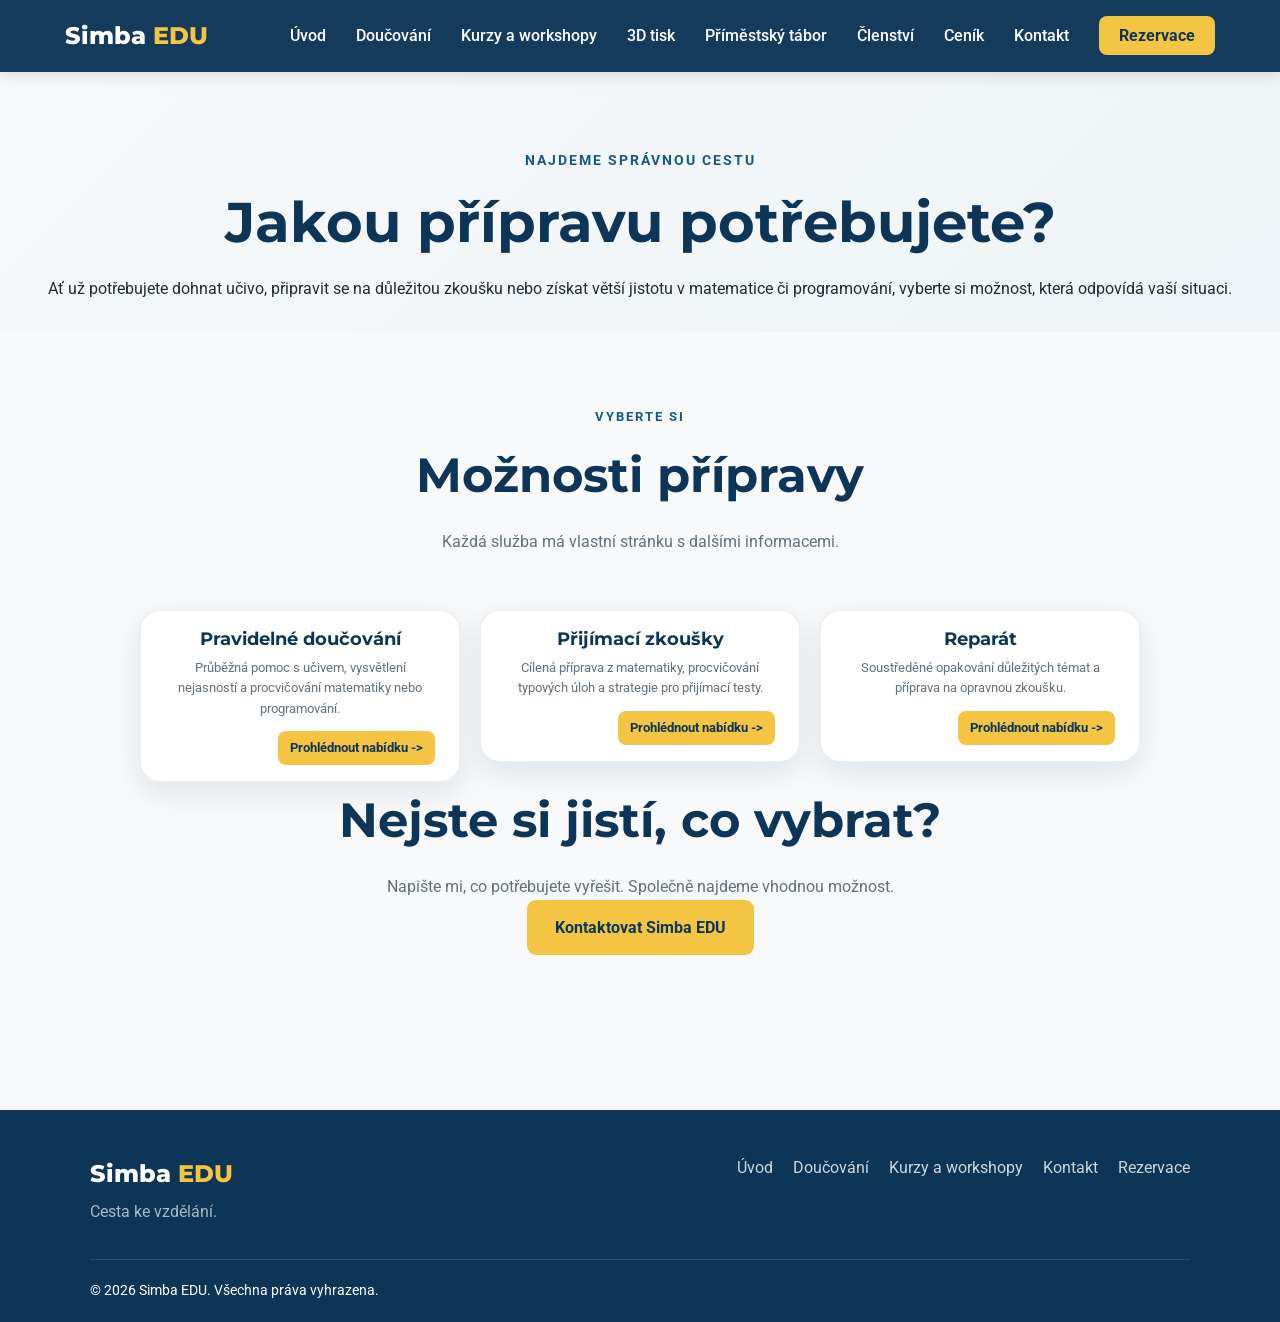
==== commit 5a642016: "Add files via upload" ====
--- a/priprava.html
+++ b/priprava.html
@@ -7,13 +7,13 @@
     <meta name="description" content="Vyberte si přípravu na přijímací zkoušky, pravidelné doučování nebo reparát se Simba EDU.">
     <title>Možnosti přípravy | Simba EDU</title>
 
-    <link rel="stylesheet" href="style.css">
+   <link rel="stylesheet" href="style.css?v=2">
     <link rel="preconnect" href="https://fonts.googleapis.com">
     <link rel="preconnect" href="https://fonts.gstatic.com" crossorigin>
     <link href="https://fonts.googleapis.com/css2?family=Montserrat:wght@600;700;800&family=Roboto:wght@400;500;700&display=swap" rel="stylesheet">
 </head>
 
-<body>
+<body class="prep-options-page">
 
 <nav class="navbar" id="navbar">
     <div class="nav-container">
--- a/style.css
+++ b/style.css
@@ -661,19 +661,32 @@
 
 .about-gallery {
     display: grid;
-    grid-template-columns: repeat(4, minmax(0, 1fr));
-    gap: 16px;
+    grid-template-columns: 0.8fr 1.4fr;
+    gap: 20px;
     margin: 0 auto 48px;
+    align-items: stretch;
 }
 
 .about-gallery img {
     display: block;
     width: 100%;
-    aspect-ratio: 4 / 5;
-    object-fit: cover;
+    height: 320px;
+    object-fit: contain;
     border-radius: 14px;
     background: var(--blue-light);
     box-shadow: var(--shadow);
+}
+
+@media (max-width: 600px) {
+    .about-gallery {
+        grid-template-columns: 1fr;
+        gap: 18px;
+    }
+
+    .about-gallery img {
+        height: auto;
+        max-height: 400px;
+    }
 }
 
 .about-content {
@@ -1214,105 +1227,6 @@
 }
 
 
-/* =========================================
-   MOŽNOSTI PŘÍPRAVY
-========================================= */
-
-.prep-heading {
-    max-width: 760px;
-    margin: 64px auto 28px;
-    text-align: center;
-}
-
-.prep-heading h3 {
-    color: var(--blue-dark);
-    font-size: clamp(1.6rem, 3vw, 2.2rem);
-    margin-bottom: 10px;
-}
-
-.prep-heading p {
-    color: var(--text-light);
-}
-
-.prep-cards {
-    max-width: 1100px;
-    margin: 0 auto;
-    display: grid;
-    grid-template-columns: repeat(3, minmax(0, 1fr));
-    gap: 24px;
-}
-
-.prep-card {
-    background: #fff;
-    border: 1px solid rgba(13, 53, 87, 0.08);
-    border-radius: 50%;
-    aspect-ratio: 1 / 1;
-    padding: clamp(22px, 2.5vw, 36px);
-    box-shadow: var(--shadow);
-    display: flex;
-    flex-direction: column;
-    align-items: center;
-    justify-content: center;
-    text-align: center;
-    gap: 10px;
-    min-width: 0;
-    overflow-wrap: anywhere;
-}
-
-/* Ikonka bez číslování */
-.prep-card-icon {
-    display: none !important;
-}
-
-/* Nadpis */
-.prep-card h3 {
-    color: var(--blue-dark);
-    font-size: clamp(1rem, 1.4vw, 1.2rem);
-    line-height: 1.3;
-    margin: 0;
-}
-
-/* Popis */
-.prep-card p {
-    color: var(--text-light);
-    font-size: clamp(0.78rem, 1vw, 0.9rem);
-    line-height: 1.5;
-    margin: 0;
-    flex: 0 1 auto;
-}
-
-/* Menší odkaz */
-.prep-card .card-link {
-    display: inline-block;
-    margin-top: 4px;
-    padding: 7px 10px;
-    font-size: 0.78rem;
-    line-height: 1.35;
-    text-align: center;
-    max-width: 100%;
-}
-
-/* Tablet */
-@media (max-width: 900px) {
-    .prep-cards {
-        grid-template-columns: repeat(2, minmax(0, 1fr));
-        gap: 18px;
-    }
-}
-
-/* Mobil */
-@media (max-width: 560px) {
-    .prep-cards {
-        grid-template-columns: 1fr;
-        gap: 20px;
-    }
-
-    .prep-card {
-        width: min(100%, 340px);
-        justify-self: center;
-        padding: 32px;
-    }
-}
 
 /* =========================================
    SAMOSTATNÉ STRÁNKY SLUŽEB
@@ -1764,11 +1678,12 @@
 }
 
 .spolecneuceni img {
-    width: 200%;
+    width: 100%;
     max-width: 700px;
     height: auto;
     display: block;
     margin: 0 auto;
+    box-sizing: border-box;
 }
 
 
@@ -1856,43 +1771,6 @@
 
 
 
-/* Možnosti přípravy – elipsovité karty */
-.prep-card {
-    border-radius: 50% / 50%;
-    aspect-ratio: 1 / 1;
-    display: flex;
-    flex-direction: column;
-    align-items: center;
-    justify-content: center;
-    text-align: center;
-    padding: clamp(24px, 4vw, 44px);
-    box-sizing: border-box;
-    overflow-wrap: break-word;
-}
-
-/* Odstranění čísel 01, 02, 03 */
-.prep-number {
-    display: none;
-}
-
-/* Text přizpůsobený prostoru */
-.prep-card h3 {
-    font-size: clamp(18px, 1.5vw, 23px);
-    line-height: 1.25;
-    margin-bottom: 12px;
-}
-
-.prep-card p {
-    font-size: clamp(13px, 1vw, 16px);
-    line-height: 1.5;
-    margin-bottom: 16px;
-}
-
-.prep-card a {
-    font-size: clamp(12px, 0.95vw, 15px);
-    line-height: 1.4;
-}
-
 
 
 /* Skrytí číslování 01, 02, 03 */
@@ -2362,3 +2240,256 @@
     height: 100%;
     object-fit: contain;
 }
+
+
+.about-portrait-name {
+    margin: 12px 0 0;
+    text-align: center;
+    font-size: 1rem;
+    font-weight: 600;
+    color: var(--text-color);
+    letter-spacing: 0.02em;
+}
+.about-content p {
+    text-align: justify;
+} @media (min-width: 768px) {
+    .about-content p {
+        text-align: justify;
+    }
+}
+
+
+.about-portrait-name {
+    width: 100%;
+    margin: 18px 0 0;
+    display: flex;
+    flex-direction: column;
+    align-items: center;
+    text-align: center;
+    line-height: 1.2;
+}
+
+.about-portrait-fullname {
+    font-family: 'Montserrat', sans-serif;
+    font-size: clamp(1.35rem, 2.2vw, 1.8rem);
+    font-weight: 700;
+    letter-spacing: -0.04em;
+    color: var(--text-color);
+}
+
+.about-portrait-line {
+    display: block;
+    width: 56px;
+    height: 4px;
+    border-radius: 4px;
+    background: var(--yellow);
+    margin-top: 13px;
+}
+
+.about-portrait-role {
+    max-width: 280px;
+    margin: 12px auto 0;
+    font-family: 'Montserrat', sans-serif;
+    font-size: 0.9rem;
+    font-style: italic;
+    font-weight: 400;
+    line-height: 1.6;
+    text-align: center;
+    color: var(--text-color);
+    opacity: 0.8;
+}
+
+.prep-card .workshop-image {
+    display: block;
+    width: 100%;
+    max-width: 150px;
+    height: auto;
+    object-fit: contain;
+    flex-shrink: 0;
+}
+
+/* =========================================
+   WORKSHOPY – JEDNOTNÉ RESPONZIVNÍ KARTY
+========================================= */
+
+.prep-heading {
+    max-width: 760px;
+    margin: 64px auto 28px;
+    text-align: center;
+}
+
+.prep-heading h3 {
+    color: var(--blue-dark);
+    font-size: clamp(1.6rem, 3vw, 2.2rem);
+    margin-bottom: 10px;
+}
+
+.prep-heading p {
+    color: var(--text-light);
+}
+
+.prep-cards {
+    width: 100%;
+    max-width: 1100px;
+    margin: 0 auto;
+    display: grid;
+    grid-template-columns: repeat(3, minmax(0, 1fr));
+    gap: 24px;
+}
+
+
+.prep-cards .prep-card {
+    min-width: 0;
+    width: 100%;
+    aspect-ratio: auto;
+    min-height: 390px;
+    padding: 28px 32px;
+    box-sizing: border-box;
+    background: #fff;
+    border: 1px solid rgba(13, 53, 87, 0.08);
+    border-radius: 24px;
+    box-shadow: var(--shadow);
+    display: flex;
+    flex-direction: column;
+    align-items: center;
+    justify-content: center;
+    gap: 12px;
+    text-align: center;
+    overflow-wrap: break-word;
+}
+
+
+.prep-card-icon {
+    display: none !important;
+}
+
+.prep-cards .workshop-image {
+    display: block;
+    width: 100%;
+    max-width: 150px;
+    height: 100px;
+    object-fit: contain;
+    flex-shrink: 0;
+    margin: 0 auto;
+}
+
+.prep-cards .prep-card h3 {
+    width: 100%;
+    margin: 0;
+    color: var(--blue-dark);
+    font-size: clamp(1rem, 1.4vw, 1.2rem);
+    line-height: 1.3;
+    overflow-wrap: anywhere;
+    hyphens: auto;
+}
+
+.prep-cards .prep-card p {
+    width: 100%;
+    margin: 0;
+    color: var(--text-light);
+    font-size: clamp(0.8rem, 1vw, 0.9rem);
+    line-height: 1.5;
+    overflow-wrap: anywhere;
+}
+
+.prep-cards .coming-soon {
+    display: inline-block;
+    max-width: 100%;
+    margin-bottom: 0;
+    text-align: center;
+}
+
+/* Tablet */
+@media (max-width: 900px) {
+    .prep-cards {
+        grid-template-columns: repeat(2, minmax(0, 1fr));
+        gap: 18px;
+    }
+
+    .prep-cards .prep-card {
+        padding: 24px;
+    }
+}
+
+/* Mobil */
+@media (max-width: 560px) {
+    .prep-cards {
+        grid-template-columns: minmax(0, 1fr);
+        gap: 18px;
+        padding: 0 16px;
+    }
+
+    .prep-cards .prep-card {
+        width: 100%;
+        max-width: 420px;
+        justify-self: center;
+        aspect-ratio: auto;
+        height: auto;
+        border-radius: 20px;
+        padding: 24px 20px;
+        gap: 12px;
+    }
+
+    .prep-cards .workshop-image {
+        max-width: 120px;
+        height: 90px;
+    }
+
+    .prep-cards .prep-card h3 {
+        font-size: 1.1rem;
+        line-height: 1.35;
+    }
+
+    .prep-cards .prep-card p {
+        font-size: 0.9rem;
+        line-height: 1.5;
+    }
+}
+
+/* =========================================
+   MOŽNOSTI PŘÍPRAVY – KOMPAKTNÍ KARTY
+   Pouze stránka prep-options-page
+========================================= */
+
+body.prep-options-page .prep-cards {
+    max-width: 1000px;
+    gap: 20px;
+    align-items: start;
+    grid-template-rows: auto;
+}
+body.prep-options-page .prep-cards .prep-card {
+    
+    aspect-ratio: auto !important;
+    height: auto !important;
+    min-height: 0 !important;
+    padding: 16px 24px !important;
+    gap: 8px !important;
+    justify-content: flex-start !important;
+    border-radius: 20px !important;
+    align-self: start !important;
+}
+
+body.prep-options-page .prep-card h3 {
+    margin: 0;
+}
+
+body.prep-options-page .prep-card p {
+    margin: 0;
+    line-height: 1.6;
+}
+
+body.prep-options-page .prep-card .card-link {
+    margin-top: 4px;
+    
+}
+
+#moznosti-pripravy + .prep-cards .prep-card {
+    min-height: 0;
+    padding-top: 20px;
+    padding-bottom: 20px;
+    justify-content: flex-start;
+    gap: 8px;
+}
+#moznosti-pripravy + .prep-cards .prep-card .card-link {
+    margin-top: auto;
+}
